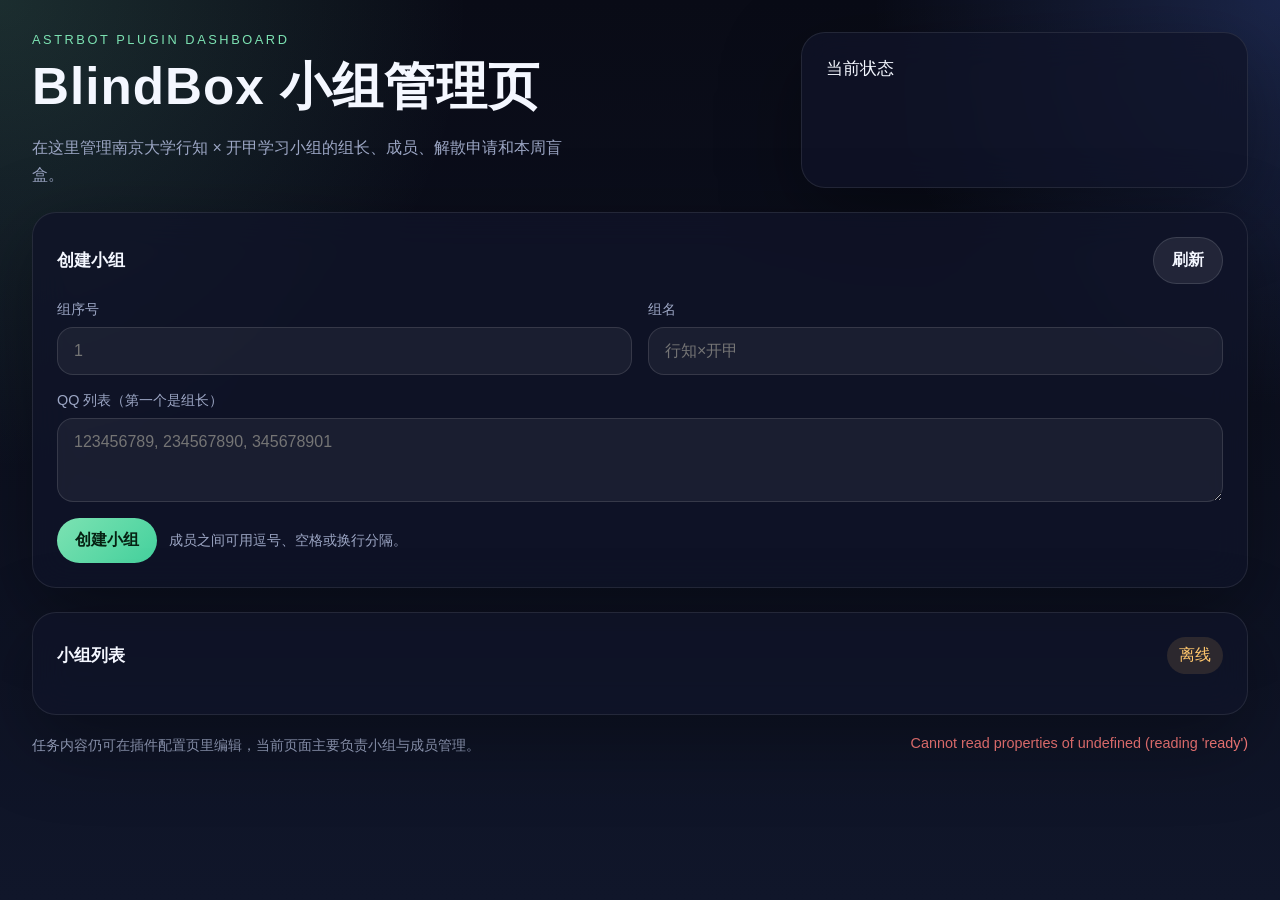
==== pages/management/index.html @ 5022902f "first Co-authored-by: Copilot <copilot@github.com>" ====
<!doctype html>
<html lang="zh-CN">
  <head>
    <meta charset="utf-8" />
    <meta name="viewport" content="width=device-width, initial-scale=1" />
    <title>BlindBox 管理页</title>
    <link rel="stylesheet" href="./style.css" />
  </head>
  <body>
    <div class="shell">
      <header class="hero">
        <div>
          <p class="eyebrow">AstrBot Plugin Dashboard</p>
          <h1>BlindBox 小组管理页</h1>
          <p class="lead">在这里管理南京大学行知 × 开甲学习小组的组长、成员、解散申请和本周盲盒。</p>
        </div>
        <div class="hero-card">
          <div class="hero-card-title">当前状态</div>
          <div id="stats" class="stats"></div>
        </div>
      </header>

      <main class="grid">
        <section class="panel panel--wide">
          <div class="panel-head">
            <h2>创建小组</h2>
            <button id="refreshBtn" class="secondary">刷新</button>
          </div>
          <form id="createForm" class="form-grid">
            <label>
              <span>组序号</span>
              <input name="group_no" placeholder="1" required />
            </label>
            <label>
              <span>组名</span>
              <input name="group_name" placeholder="行知×开甲" required />
            </label>
            <label class="full">
              <span>QQ 列表（第一个是组长）</span>
              <textarea name="qq_list" rows="3" placeholder="123456789, 234567890, 345678901"></textarea>
            </label>
            <div class="full actions-row">
              <button type="submit">创建小组</button>
              <span class="hint">成员之间可用逗号、空格或换行分隔。</span>
            </div>
          </form>
        </section>

        <section class="panel panel--wide">
          <div class="panel-head">
            <h2>小组列表</h2>
            <span id="statusBadge" class="badge">加载中</span>
          </div>
          <div id="groups" class="groups"></div>
        </section>
      </main>

      <footer class="footer">
        <span>任务内容仍可在插件配置页里编辑，当前页面主要负责小组与成员管理。</span>
        <span id="message" class="message"></span>
      </footer>
    </div>

    <script type="module" src="./app.js"></script>
  </body>
</html>
---- pages/management/style.css ----
:root {
  color-scheme: dark;
  --bg: #0d1021;
  --bg-soft: rgba(255, 255, 255, 0.04);
  --panel: rgba(16, 20, 40, 0.78);
  --panel-border: rgba(255, 255, 255, 0.09);
  --text: #f4f7ff;
  --muted: #9ca6c4;
  --accent: #7ce2b2;
  --accent-strong: #44d19d;
  --danger: #ff7d7d;
  --warning: #ffc76d;
  --shadow: 0 24px 80px rgba(0, 0, 0, 0.35);
  --radius: 24px;
  --radius-sm: 16px;
}

* {
  box-sizing: border-box;
}

body {
  margin: 0;
  min-height: 100vh;
  color: var(--text);
  font-family: "Segoe UI", "PingFang SC", "Hiragino Sans GB", "Microsoft YaHei", sans-serif;
  background:
    radial-gradient(circle at top left, rgba(124, 226, 178, 0.16), transparent 30%),
    radial-gradient(circle at top right, rgba(91, 132, 255, 0.22), transparent 26%),
    linear-gradient(180deg, #090b16 0%, #10162a 100%);
}

.shell {
  max-width: 1360px;
  margin: 0 auto;
  padding: 32px;
}

.hero {
  display: grid;
  grid-template-columns: minmax(0, 1.5fr) minmax(320px, 0.9fr);
  gap: 24px;
  align-items: stretch;
  margin-bottom: 24px;
}

.hero h1 {
  margin: 6px 0 12px;
  font-size: clamp(2rem, 4vw, 3.8rem);
  letter-spacing: 0.02em;
}

.eyebrow {
  margin: 0;
  color: var(--accent);
  text-transform: uppercase;
  letter-spacing: 0.2em;
  font-size: 0.8rem;
}

.lead {
  max-width: 60ch;
  margin: 0;
  color: var(--muted);
  line-height: 1.7;
}

.hero-card,
.panel {
  background: var(--panel);
  border: 1px solid var(--panel-border);
  backdrop-filter: blur(18px);
  box-shadow: var(--shadow);
  border-radius: var(--radius);
}

.hero-card {
  padding: 24px;
}

.hero-card-title,
.panel-head h2 {
  margin: 0;
  font-size: 1.05rem;
}

.stats {
  display: grid;
  grid-template-columns: repeat(2, minmax(0, 1fr));
  gap: 12px;
  margin-top: 16px;
}

.stat {
  padding: 16px;
  border-radius: 18px;
  background: rgba(255, 255, 255, 0.04);
  border: 1px solid rgba(255, 255, 255, 0.06);
}

.stat strong {
  display: block;
  font-size: 1.35rem;
  margin-bottom: 4px;
}

.stat span {
  color: var(--muted);
  font-size: 0.88rem;
}

.grid {
  display: grid;
  gap: 24px;
}

.panel {
  padding: 24px;
}

.panel--wide {
  width: 100%;
}

.panel-head {
  display: flex;
  align-items: center;
  justify-content: space-between;
  gap: 16px;
  margin-bottom: 16px;
}

button,
input,
textarea,
select {
  font: inherit;
}

button {
  border: none;
  border-radius: 999px;
  padding: 12px 18px;
  background: linear-gradient(135deg, var(--accent) 0%, var(--accent-strong) 100%);
  color: #062112;
  font-weight: 700;
  cursor: pointer;
  transition: transform 0.15s ease, filter 0.15s ease;
}

button:hover {
  transform: translateY(-1px);
  filter: brightness(1.05);
}

button.secondary {
  background: rgba(255, 255, 255, 0.08);
  color: var(--text);
  border: 1px solid rgba(255, 255, 255, 0.12);
}

button.danger {
  background: linear-gradient(135deg, #ff8080 0%, #ff5f6d 100%);
  color: white;
}

button.ghost {
  background: rgba(255, 255, 255, 0.06);
  color: var(--text);
  border: 1px solid rgba(255, 255, 255, 0.12);
}

.form-grid {
  display: grid;
  grid-template-columns: repeat(2, minmax(0, 1fr));
  gap: 16px;
}

label {
  display: grid;
  gap: 8px;
}

label span {
  color: var(--muted);
  font-size: 0.9rem;
}

input,
textarea,
select {
  width: 100%;
  padding: 14px 16px;
  border-radius: 16px;
  border: 1px solid rgba(255, 255, 255, 0.12);
  background: rgba(255, 255, 255, 0.05);
  color: var(--text);
  outline: none;
}

input:focus,
textarea:focus,
select:focus {
  border-color: rgba(124, 226, 178, 0.6);
  box-shadow: 0 0 0 4px rgba(124, 226, 178, 0.12);
}

button:disabled {
  cursor: not-allowed;
  opacity: 0.5;
  transform: none;
}

textarea {
  resize: vertical;
}

.full {
  grid-column: 1 / -1;
}

.actions-row {
  display: flex;
  align-items: center;
  gap: 12px;
  flex-wrap: wrap;
}

.hint {
  color: var(--muted);
  font-size: 0.88rem;
}

.groups {
  display: grid;
  grid-template-columns: repeat(auto-fit, minmax(300px, 1fr));
  gap: 16px;
}

.group-card {
  border-radius: 20px;
  border: 1px solid rgba(255, 255, 255, 0.08);
  background: linear-gradient(180deg, rgba(255, 255, 255, 0.045), rgba(255, 255, 255, 0.03));
  padding: 18px;
  display: grid;
  gap: 14px;
}

.group-top {
  display: flex;
  align-items: flex-start;
  justify-content: space-between;
  gap: 12px;
}

.group-name {
  margin: 0 0 8px;
  font-size: 1.1rem;
}

.group-meta,
.group-members,
.group-draw {
  color: var(--muted);
  font-size: 0.92rem;
  line-height: 1.7;
}

.group-badge {
  padding: 6px 10px;
  border-radius: 999px;
  background: rgba(124, 226, 178, 0.12);
  color: var(--accent);
  font-size: 0.78rem;
}

.group-badge.warn {
  background: rgba(255, 199, 109, 0.12);
  color: var(--warning);
}

.group-badge.danger {
  background: rgba(255, 125, 125, 0.12);
  color: var(--danger);
}

.inline-form {
  display: grid;
  grid-template-columns: 1fr auto;
  gap: 10px;
}

.inline-form--wide {
  flex: 1 1 100%;
}

.inline-form input {
  min-width: 0;
}

.group-actions {
  display: flex;
  flex-wrap: wrap;
  gap: 10px;
}

.footer {
  display: flex;
  justify-content: space-between;
  gap: 16px;
  align-items: center;
  margin-top: 20px;
  color: var(--muted);
  font-size: 0.9rem;
}

.badge {
  padding: 8px 12px;
  border-radius: 999px;
  background: rgba(255, 255, 255, 0.08);
  color: var(--text);
}

.badge.ok {
  background: rgba(124, 226, 178, 0.12);
  color: var(--accent);
}

.badge.warn {
  background: rgba(255, 199, 109, 0.12);
  color: var(--warning);
}

.message {
  min-height: 1.4em;
  text-align: right;
}

.message.ok {
  color: var(--accent);
}

.message.warn {
  color: var(--warning);
}

.message.err {
  color: var(--danger);
}

@media (max-width: 920px) {
  .hero {
    grid-template-columns: 1fr;
  }

  .form-grid {
    grid-template-columns: 1fr;
  }

  .footer {
    flex-direction: column;
    align-items: flex-start;
  }
}
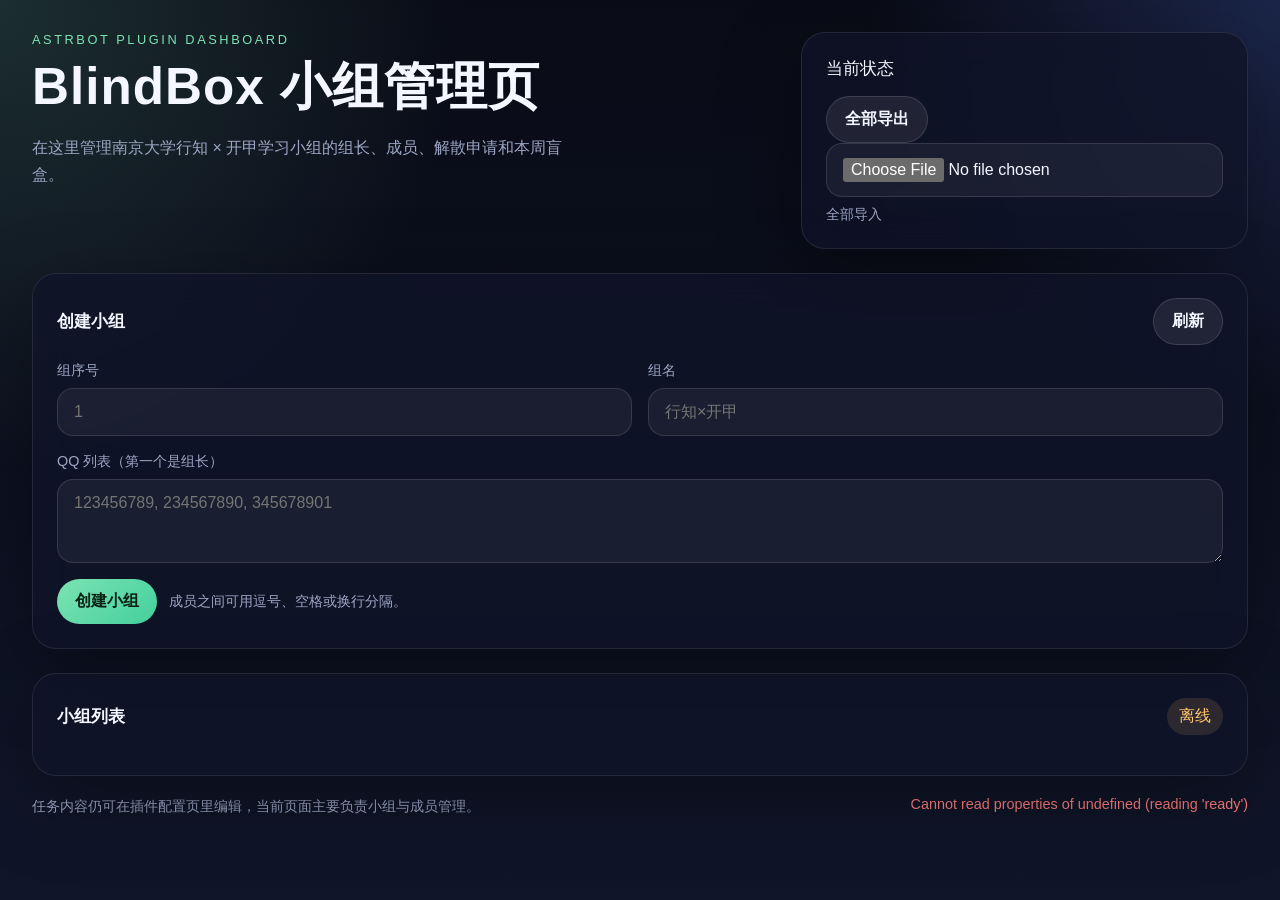
==== commit d821fb81: "后端bug修复 Co-authored-by: Copilot <copilot@github.com>" ====
--- a/pages/management/index.html
+++ b/pages/management/index.html
@@ -17,6 +17,13 @@
         <div class="hero-card">
           <div class="hero-card-title">当前状态</div>
           <div id="stats" class="stats"></div>
+          <div class="hero-card-actions">
+            <button id="exportAllBtn" class="secondary">全部导出</button>
+            <label class="file-upload">
+              <input id="importFileInput" type="file" accept=".csv,.xlsx" />
+              <span class="ghost">全部导入</span>
+            </label>
+          </div>
         </div>
       </header>
 
@@ -61,6 +68,17 @@
       </footer>
     </div>
 
+    <!-- 自定义确认模态框（替代 window.confirm，因为 iframe 可能被 sandbox 禁用 allow-modals） -->
+    <div id="confirmModal" class="confirm-modal" style="display:none;position:fixed;inset:0;align-items:center;justify-content:center;background:rgba(0,0,0,0.4);z-index:9999;">
+      <div style="background:#fff;border-radius:8px;padding:16px;max-width:420px;width:90%;box-shadow:0 6px 24px rgba(0,0,0,0.2);">
+        <div id="confirmModalText" style="margin-bottom:12px;color:#111;"></div>
+        <div style="text-align:right;">
+          <button id="confirmCancelBtn" class="ghost" style="margin-right:8px;">取消</button>
+          <button id="confirmOkBtn" class="danger">确认</button>
+        </div>
+      </div>
+    </div>
+
     <script type="module" src="./app.js"></script>
   </body>
 </html>
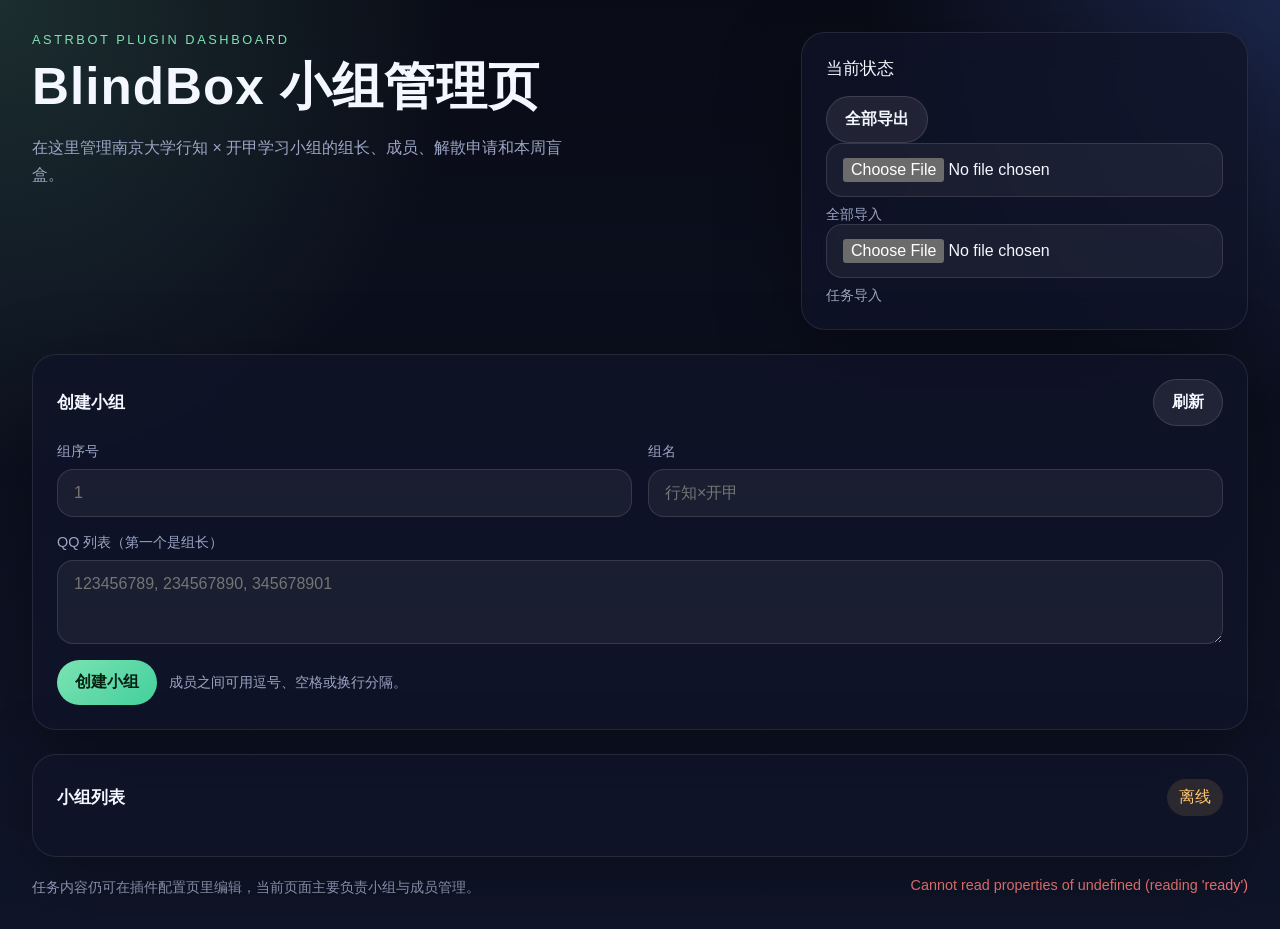
==== commit d85dda16: "修改了盲盒插件的功能和界面的五育名称，修改并添加了活动" ====
--- a/pages/management/index.html
+++ b/pages/management/index.html
@@ -22,6 +22,10 @@
             <label class="file-upload">
               <input id="importFileInput" type="file" accept=".csv,.xlsx" />
               <span class="ghost">全部导入</span>
+            </label>
+            <label class="file-upload">
+              <input id="taskImportFileInput" type="file" accept=".csv" />
+              <span class="ghost">任务导入</span>
             </label>
           </div>
         </div>
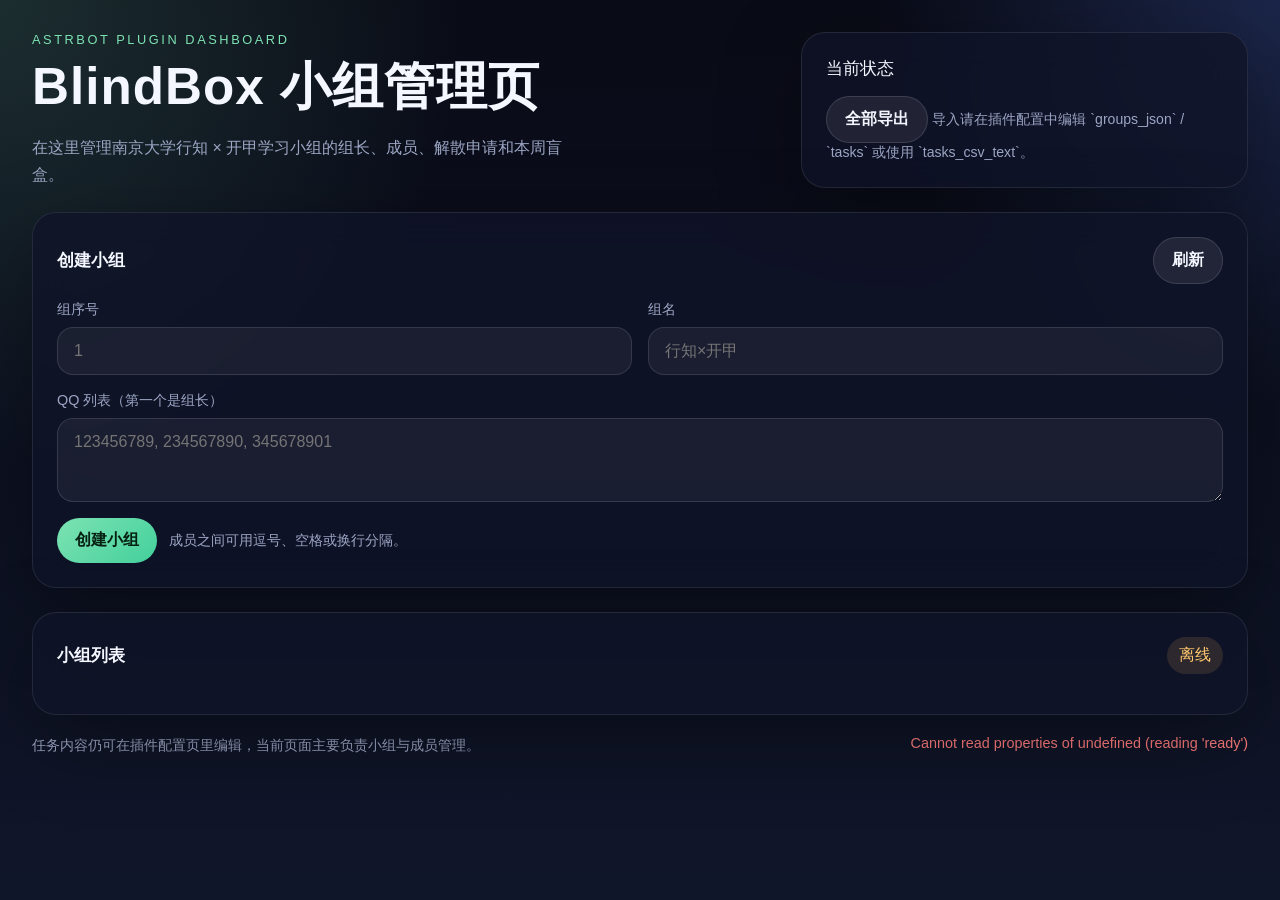
==== commit 95d12f7f: "优化了盲盒导入！" ====
--- a/pages/management/index.html
+++ b/pages/management/index.html
@@ -19,14 +19,7 @@
           <div id="stats" class="stats"></div>
           <div class="hero-card-actions">
             <button id="exportAllBtn" class="secondary">全部导出</button>
-            <label class="file-upload">
-              <input id="importFileInput" type="file" accept=".csv,.xlsx" />
-              <span class="ghost">全部导入</span>
-            </label>
-            <label class="file-upload">
-              <input id="taskImportFileInput" type="file" accept=".csv" />
-              <span class="ghost">任务导入</span>
-            </label>
+            <span class="hint">导入请在插件配置中编辑 `groups_json` / `tasks` 或使用 `tasks_csv_text`。</span>
           </div>
         </div>
       </header>
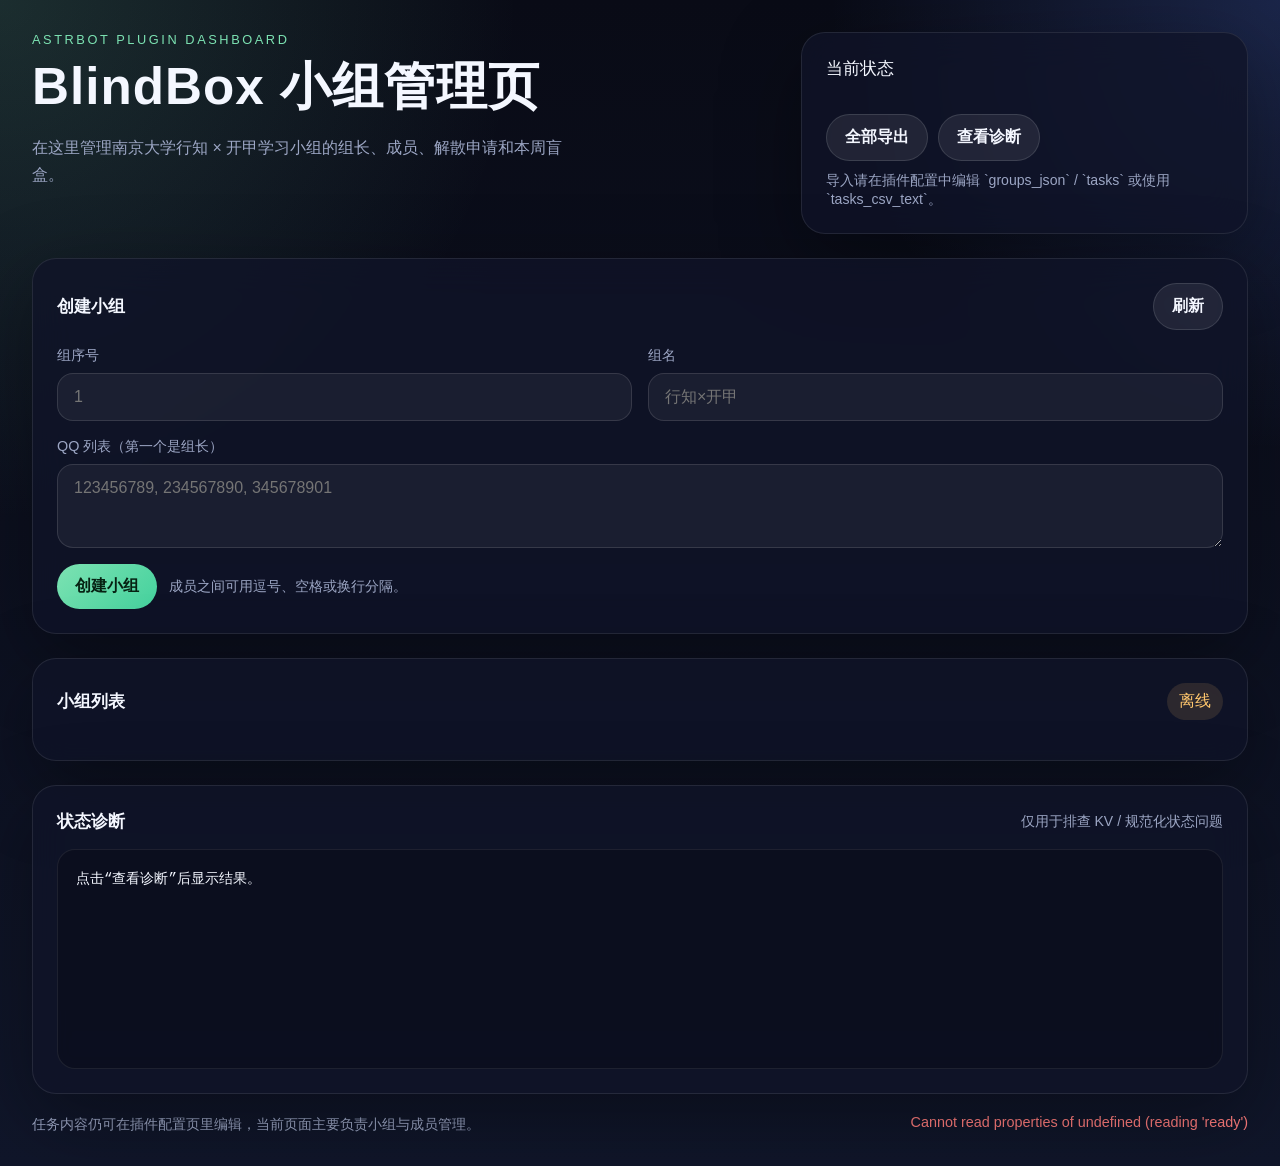
==== commit befb5ee5: "老大我耐心不多了" ====
--- a/pages/management/index.html
+++ b/pages/management/index.html
@@ -19,6 +19,7 @@
           <div id="stats" class="stats"></div>
           <div class="hero-card-actions">
             <button id="exportAllBtn" class="secondary">全部导出</button>
+            <button id="debugStateBtn" class="secondary">查看诊断</button>
             <span class="hint">导入请在插件配置中编辑 `groups_json` / `tasks` 或使用 `tasks_csv_text`。</span>
           </div>
         </div>
@@ -57,6 +58,14 @@
           </div>
           <div id="groups" class="groups"></div>
         </section>
+
+        <section class="panel panel--wide">
+          <div class="panel-head">
+            <h2>状态诊断</h2>
+            <span class="hint">仅用于排查 KV / 规范化状态问题</span>
+          </div>
+          <pre id="debugStateOutput" class="debug-output">点击“查看诊断”后显示结果。</pre>
+        </section>
       </main>
 
       <footer class="footer">
--- a/pages/management/style.css
+++ b/pages/management/style.css
@@ -304,6 +304,30 @@
   gap: 10px;
 }
 
+.hero-card-actions {
+  display: flex;
+  flex-wrap: wrap;
+  gap: 10px;
+  align-items: center;
+  margin-top: 18px;
+}
+
+.debug-output {
+  margin: 0;
+  padding: 18px;
+  min-height: 220px;
+  max-height: 520px;
+  overflow: auto;
+  border-radius: 18px;
+  border: 1px solid rgba(255, 255, 255, 0.08);
+  background: rgba(0, 0, 0, 0.22);
+  color: var(--text);
+  white-space: pre-wrap;
+  word-break: break-word;
+  line-height: 1.6;
+  font-size: 0.88rem;
+}
+
 .footer {
   display: flex;
   justify-content: space-between;
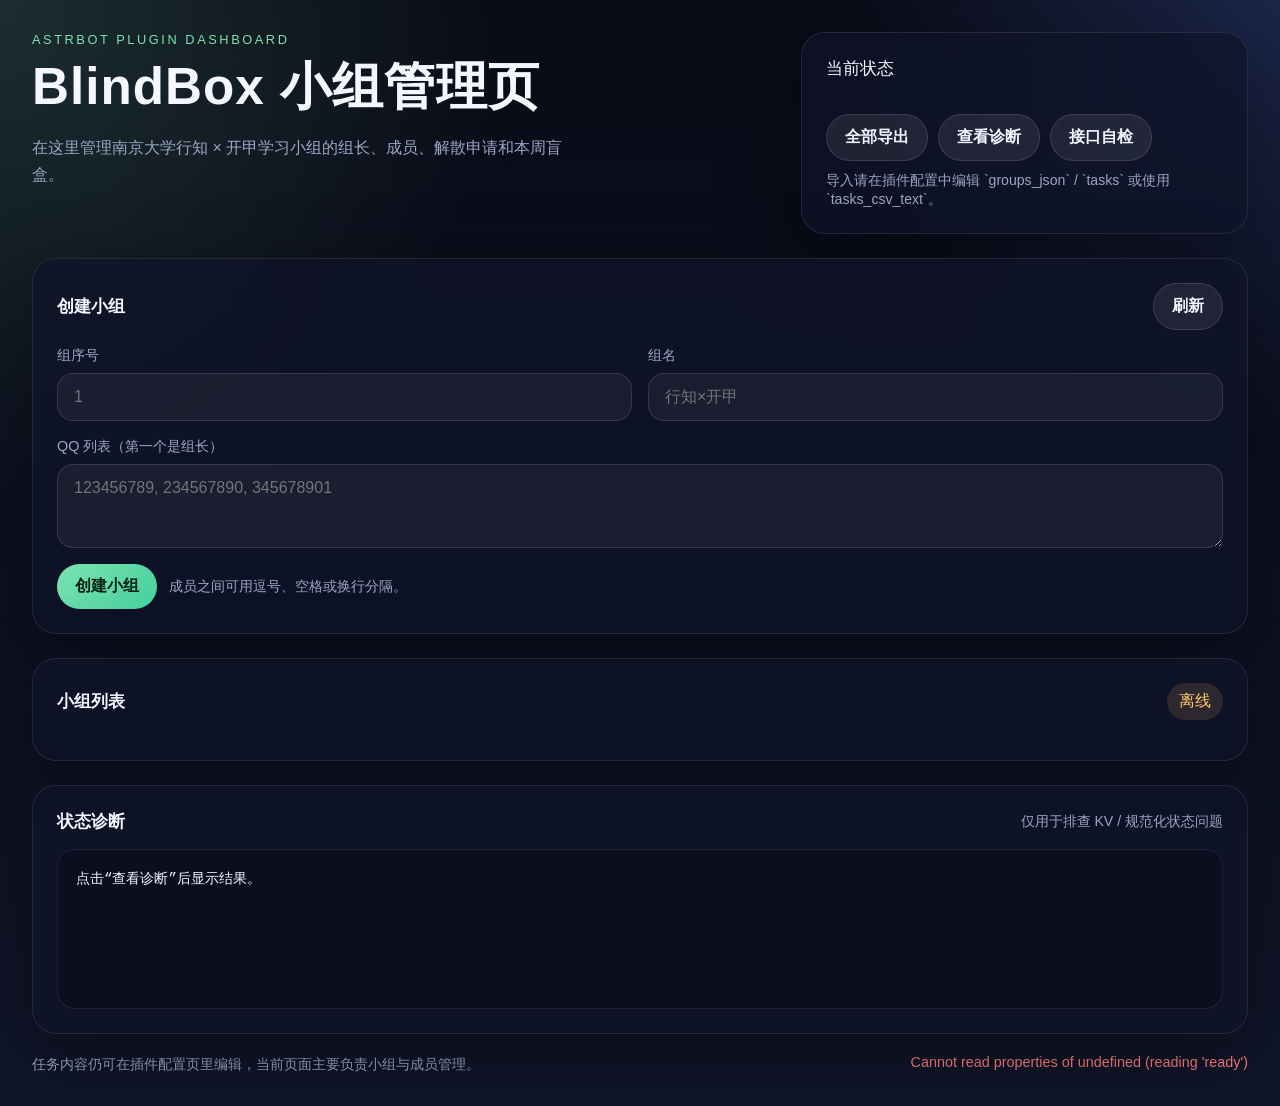
==== commit fc78f428: "你是我天边最美的云彩" ====
--- a/pages/management/index.html
+++ b/pages/management/index.html
@@ -20,6 +20,7 @@
           <div class="hero-card-actions">
             <button id="exportAllBtn" class="secondary">全部导出</button>
             <button id="debugStateBtn" class="secondary">查看诊断</button>
+            <button id="healthCheckBtn" class="secondary">接口自检</button>
             <span class="hint">导入请在插件配置中编辑 `groups_json` / `tasks` 或使用 `tasks_csv_text`。</span>
           </div>
         </div>
--- a/pages/management/style.css
+++ b/pages/management/style.css
@@ -315,7 +315,7 @@
 .debug-output {
   margin: 0;
   padding: 18px;
-  min-height: 220px;
+  min-height: 160px;
   max-height: 520px;
   overflow: auto;
   border-radius: 18px;
